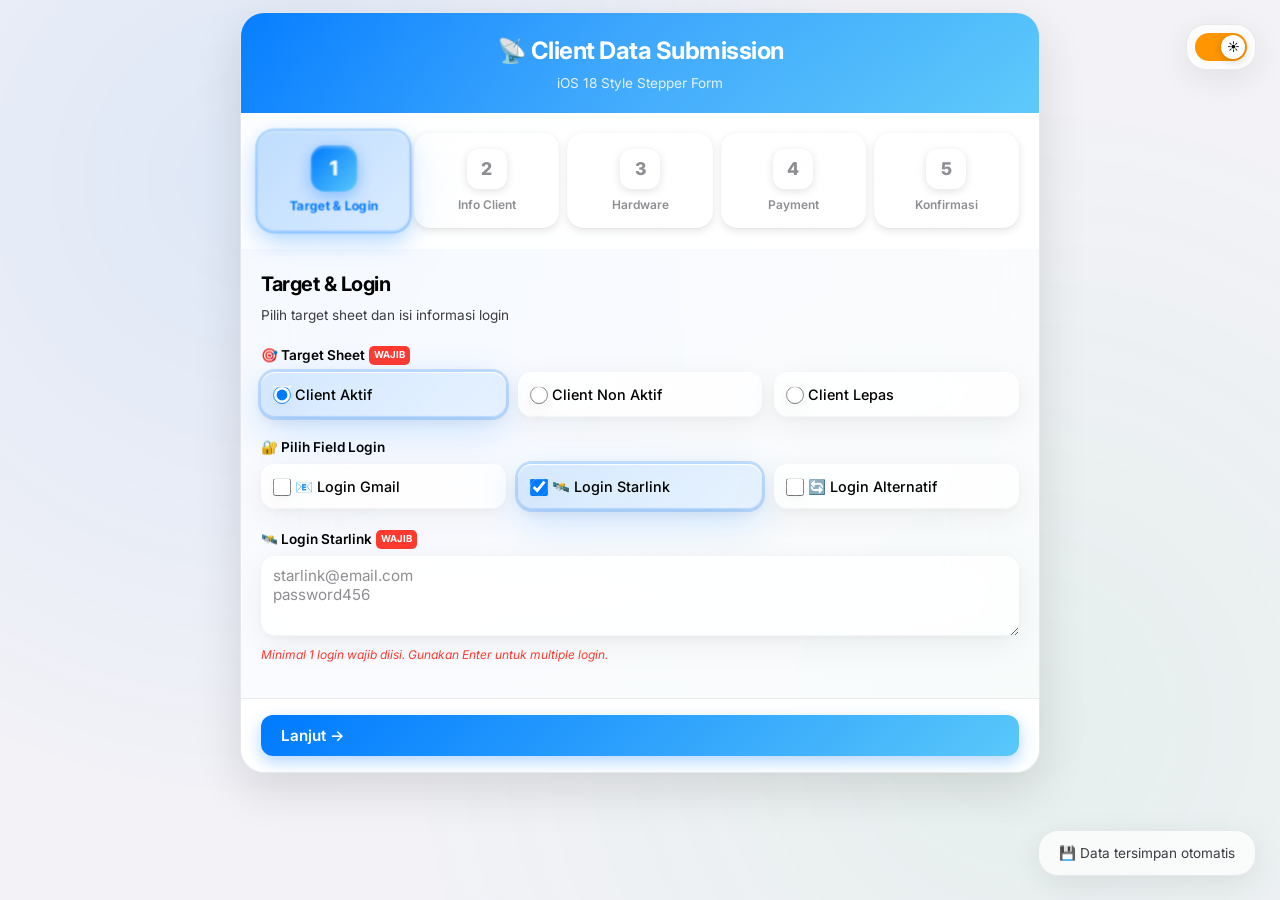
==== add.html @ 10431029 "Create add.html" ====
<!DOCTYPE html>
<html lang="id">
<head>
    <meta charset="UTF-8">
    <meta name="viewport" content="width=device-width, initial-scale=1.0">
    <title>Client Data Submission - iOS 18 Stepper</title>
    <style>
        @import url('https://fonts.googleapis.com/css2?family=Inter:wght@300;400;500;600;700&display=swap');

        * {
            margin: 0;
            padding: 0;
            box-sizing: border-box;
        }

        :root {
            /* iOS 18 Color Palette */
            --ios-blue: #007AFF;
            --ios-blue-light: #5AC8FA;
            --ios-green: #34C759;
            --ios-red: #FF3B30;
            --ios-orange: #FF9500;
            --ios-purple: #AF52DE;

            /* iOS Spring Animation */
            --spring: cubic-bezier(0.175, 0.885, 0.32, 1.275);
            --smooth: cubic-bezier(0.4, 0, 0.2, 1);
        }

        /* 🌙 Dark Mode (Default) - Much Softer & Lighter iOS Style */
        body {
            /* Significantly Lighter Dark Mode Colors - iOS Authentic */
            --bg-primary: #3A3A3C;      /* Much lighter base */
            --bg-secondary: #48484A;    /* Elevated surface */
            --bg-tertiary: #5A5A5C;     /* Highest elevation */
            --glass-bg: rgba(72, 72, 74, 0.75);  /* More transparent */
            --glass-border: rgba(255, 255, 255, 0.18);
            --glass-shadow: 0 8px 32px rgba(0, 0, 0, 0.15);  /* Softer shadow */
            --glass-shadow-lg: 0 16px 48px rgba(0, 0, 0, 0.25);  /* Softer shadow */
            --text-primary: #FFFFFF;
            --text-secondary: #F2F2F7;
            --text-tertiary: #AEAEB2;
            --input-bg: rgba(90, 90, 92, 0.85);  /* Lighter input */
            --card-bg: rgba(72, 72, 74, 0.92);   /* Lighter card */
        }

        /* ☀️ Light Mode */
        body.light-mode {
            --bg-primary: #F2F2F7;
            --bg-secondary: #E5E5EA;
            --bg-tertiary: #FFFFFF;
            --glass-bg: rgba(255, 255, 255, 0.72);
            --glass-border: rgba(0, 0, 0, 0.08);
            --glass-shadow: 0 8px 32px rgba(0, 0, 0, 0.08);
            --glass-shadow-lg: 0 16px 48px rgba(0, 0, 0, 0.12);
            --text-primary: #000000;
            --text-secondary: #3C3C43;
            --text-tertiary: #8E8E93;
            --input-bg: rgba(255, 255, 255, 0.9);
            --card-bg: rgba(255, 255, 255, 0.95);
        }

        body {
            font-family: -apple-system, BlinkMacSystemFont, 'Inter', sans-serif;
            background: var(--bg-primary);
            min-height: 100vh;
            padding: 12px;
            color: var(--text-primary);
            line-height: 1.5;
            -webkit-font-smoothing: antialiased;
            transition: background 0.3s var(--smooth), color 0.3s var(--smooth);
        }

        /* Gradient background */
        body::before {
            content: '';
            position: fixed;
            top: 0;
            left: 0;
            width: 100%;
            height: 100%;
            background-image:
                radial-gradient(circle at 20% 20%, rgba(0, 122, 255, 0.12) 0%, transparent 50%),
                radial-gradient(circle at 80% 80%, rgba(175, 82, 222, 0.08) 0%, transparent 50%);
            z-index: -1;
            transition: all 0.3s var(--smooth);
        }

        body.light-mode::before {
            background-image:
                radial-gradient(circle at 20% 20%, rgba(0, 122, 255, 0.08) 0%, transparent 50%),
                radial-gradient(circle at 80% 80%, rgba(52, 199, 89, 0.06) 0%, transparent 50%);
        }

        /* ☀️ Light Mode Liquid Glass Effect */
        body.light-mode .form-group input,
        body.light-mode .form-group textarea,
        body.light-mode .form-group select,
        body.light-mode .option-card {
            background: linear-gradient(
                135deg,
                rgba(255, 255, 255, 0.8) 0%,
                rgba(255, 255, 255, 0.6) 100%
            );
            backdrop-filter: blur(40px) saturate(180%) brightness(1.05);
            -webkit-backdrop-filter: blur(40px) saturate(180%) brightness(1.05);
            box-shadow:
                inset 0 1px 1px rgba(255, 255, 255, 0.9),
                inset 0 -1px 1px rgba(0, 0, 0, 0.04),
                0 8px 32px rgba(0, 0, 0, 0.06),
                0 2px 8px rgba(0, 0, 0, 0.04);
        }

        body.light-mode .form-group input:focus,
        body.light-mode .form-group textarea:focus,
        body.light-mode .form-group select:focus {
            background: linear-gradient(
                135deg,
                rgba(0, 122, 255, 0.08) 0%,
                rgba(0, 122, 255, 0.04) 100%
            );
            backdrop-filter: blur(40px) saturate(200%) brightness(1.1);
            -webkit-backdrop-filter: blur(40px) saturate(200%) brightness(1.1);
            box-shadow:
                inset 0 1px 1px rgba(255, 255, 255, 0.95),
                inset 0 -1px 1px rgba(0, 122, 255, 0.15),
                0 0 0 4px rgba(0, 122, 255, 0.15),
                0 12px 48px rgba(0, 122, 255, 0.15),
                0 4px 16px rgba(0, 0, 0, 0.06);
        }

        body.light-mode .option-card.selected {
            background: linear-gradient(
                135deg,
                rgba(0, 122, 255, 0.15) 0%,
                rgba(0, 122, 255, 0.08) 100%
            );
            box-shadow:
                inset 0 1px 1px rgba(255, 255, 255, 0.95),
                inset 0 -1px 1px rgba(0, 122, 255, 0.2),
                0 0 0 3px rgba(0, 122, 255, 0.2),
                0 12px 40px rgba(0, 122, 255, 0.2),
                0 4px 16px rgba(0, 0, 0, 0.08);
        }

        .container {
            max-width: 800px;
            margin: 0 auto;
        }

        /* 🎯 iOS 18 Glass Card */
        .glass-card {
            background: var(--glass-bg);
            backdrop-filter: blur(40px) saturate(180%);
            -webkit-backdrop-filter: blur(40px) saturate(180%);
            border-radius: 24px;
            border: 1px solid var(--glass-border);
            box-shadow: var(--glass-shadow-lg);
            overflow: hidden;
            transition: all 0.4s var(--smooth);
        }

        /* 🎨 Header */
        .header {
            background: linear-gradient(135deg, var(--ios-blue) 0%, var(--ios-blue-light) 100%);
            padding: 20px 20px;
            text-align: center;
            position: relative;
            overflow: hidden;
        }

        .header::before {
            content: '';
            position: absolute;
            top: -50%;
            left: -50%;
            width: 200%;
            height: 200%;
            background: radial-gradient(circle, rgba(255, 255, 255, 0.1) 0%, transparent 70%);
            animation: float 8s ease-in-out infinite;
        }

        @keyframes float {
            0%, 100% { transform: translate(0, 0); }
            50% { transform: translate(30px, 30px); }
        }

        .header-content {
            position: relative;
            z-index: 1;
        }

        .header h1 {
            font-size: 1.5rem;
            font-weight: 700;
            color: white;
            margin-bottom: 4px;
            letter-spacing: -0.5px;
        }

        .header p {
            font-size: 0.85rem;
            color: rgba(255, 255, 255, 0.85);
            font-weight: 400;
        }

        /* 📊 Stepper Progress - Horizontal Pill Cards Design */
        .stepper-container {
            padding: 20px;
            background: var(--glass-bg);
            backdrop-filter: blur(20px);
        }

        .stepper-progress {
            display: flex;
            gap: 8px;
            align-items: stretch;
            position: relative;
        }

        .step-item {
            flex: 1;
            display: flex;
            flex-direction: column;
            align-items: center;
            justify-content: center;
            padding: 16px 8px;
            border-radius: 16px;
            position: relative;
            transition: all 0.4s cubic-bezier(0.4, 0, 0.2, 1);
            min-height: 85px;

            /* 🌊 Liquid Glass Base */
            background: linear-gradient(
                135deg,
                rgba(255, 255, 255, 0.06) 0%,
                rgba(255, 255, 255, 0.03) 100%
            );
            backdrop-filter: blur(20px) saturate(140%);
            -webkit-backdrop-filter: blur(20px) saturate(140%);
            box-shadow:
                inset 0 1px 1px rgba(255, 255, 255, 0.15),
                inset 0 -1px 1px rgba(0, 0, 0, 0.1),
                0 2px 8px rgba(0, 0, 0, 0.1);
        }

        .step-number {
            width: 40px;
            height: 40px;
            border-radius: 12px;
            display: flex;
            align-items: center;
            justify-content: center;
            font-weight: 800;
            font-size: 1.1rem;
            margin-bottom: 8px;
            transition: all 0.4s cubic-bezier(0.4, 0, 0.2, 1);

            /* Glass effect */
            background: linear-gradient(
                135deg,
                rgba(255, 255, 255, 0.12) 0%,
                rgba(255, 255, 255, 0.06) 100%
            );
            backdrop-filter: blur(10px);
            color: var(--text-tertiary);
            box-shadow:
                inset 0 1px 1px rgba(255, 255, 255, 0.2),
                0 2px 8px rgba(0, 0, 0, 0.12);
        }

        .step-label {
            font-size: 0.75rem;
            font-weight: 600;
            color: var(--text-tertiary);
            text-align: center;
            line-height: 1.3;
            transition: all 0.3s var(--smooth);
        }

        /* Active State - Full Gradient Fill */
        .step-item.active {
            background: linear-gradient(
                135deg,
                rgba(0, 122, 255, 0.25) 0%,
                rgba(0, 122, 255, 0.15) 100%
            );
            backdrop-filter: blur(30px) saturate(180%) brightness(1.15);
            -webkit-backdrop-filter: blur(30px) saturate(180%) brightness(1.15);
            transform: scale(1.05);
            box-shadow:
                inset 0 1px 2px rgba(255, 255, 255, 0.3),
                inset 0 -1px 2px rgba(0, 122, 255, 0.2),
                0 0 0 2px rgba(0, 122, 255, 0.3),
                0 8px 24px rgba(0, 122, 255, 0.35);
        }

        .step-item.active .step-number {
            background: linear-gradient(135deg, var(--ios-blue), var(--ios-blue-light));
            color: white;
            transform: scale(1.1);
            box-shadow:
                inset 0 2px 2px rgba(255, 255, 255, 0.3),
                0 4px 16px rgba(0, 122, 255, 0.4);
        }

        .step-item.active .step-label {
            color: var(--ios-blue);
            font-weight: 700;
        }

        /* Completed State - Green Success */
        .step-item.completed {
            background: linear-gradient(
                135deg,
                rgba(52, 199, 89, 0.18) 0%,
                rgba(52, 199, 89, 0.1) 100%
            );
            box-shadow:
                inset 0 1px 1px rgba(255, 255, 255, 0.25),
                0 2px 12px rgba(52, 199, 89, 0.2);
        }

        .step-item.completed .step-number {
            background: linear-gradient(135deg, var(--ios-green), #2FD566);
            color: white;
            box-shadow:
                inset 0 2px 2px rgba(255, 255, 255, 0.3),
                0 4px 16px rgba(52, 199, 89, 0.35);
        }

        .step-item.completed .step-number::after {
            content: '✓';
            font-size: 1.2rem;
            font-weight: 900;
        }

        .step-item.completed .step-label {
            color: var(--ios-green);
            font-weight: 600;
        }

        /* Hide step numbers when completed (show checkmark only) */
        .step-item.completed .step-number {
            font-size: 0;
        }

        /* Responsive - Stack on small screens */
        @media (max-width: 640px) {
            .stepper-progress {
                flex-direction: column;
                gap: 8px;
            }

            .step-item {
                flex-direction: row;
                justify-content: flex-start;
                padding: 12px 16px;
                min-height: auto;
            }

            .step-number {
                margin-bottom: 0;
                margin-right: 12px;
            }

            .step-label {
                text-align: left;
            }
        }

        /* 📝 Form Content */
        .form-content {
            padding: 20px;
            min-height: 300px;
        }

        .step-content {
            display: none;
            animation: slideIn 0.5s var(--spring);
        }

        .step-content.active {
            display: block;
        }

        @keyframes slideIn {
            from {
                opacity: 0;
                transform: translateX(30px);
            }
            to {
                opacity: 1;
                transform: translateX(0);
            }
        }

        .step-title {
            font-size: 1.25rem;
            font-weight: 700;
            color: var(--text-primary);
            margin-bottom: 6px;
            letter-spacing: -0.5px;
        }

        .step-description {
            font-size: 0.85rem;
            color: var(--text-secondary);
            margin-bottom: 20px;
        }

        /* 🎨 Form Groups */
        .form-group {
            margin-bottom: 14px;
        }

        .form-group label {
            display: flex;
            align-items: center;
            gap: 4px;
            font-size: 0.85rem;
            font-weight: 600;
            color: var(--text-primary);
            margin-bottom: 6px;
        }

        .required-badge {
            background: var(--ios-red);
            color: white;
            font-size: 0.6rem;
            padding: 2px 5px;
            border-radius: 5px;
            font-weight: 700;
        }

        .form-group input,
        .form-group textarea,
        .form-group select {
            width: 100%;
            padding: 10px 12px;
            border: 0;
            border-radius: 14px;
            position: relative;
            /* 🌊 Liquid Glass iOS Effect */
            background: linear-gradient(
                135deg,
                rgba(255, 255, 255, 0.1) 0%,
                rgba(255, 255, 255, 0.05) 100%
            );
            backdrop-filter: blur(40px) saturate(180%) brightness(1.1);
            -webkit-backdrop-filter: blur(40px) saturate(180%) brightness(1.1);
            box-shadow:
                inset 0 1px 1px rgba(255, 255, 255, 0.25),
                inset 0 -1px 1px rgba(0, 0, 0, 0.1),
                0 8px 32px rgba(0, 0, 0, 0.2),
                0 2px 8px rgba(0, 0, 0, 0.15);
            color: var(--text-primary);
            font-size: 0.95rem;
            font-family: inherit;
            transition: all 0.4s cubic-bezier(0.4, 0, 0.2, 1);
            outline: none;
        }

        /* 💫 Liquid Glass Border Shimmer */
        .form-group input::before,
        .form-group textarea::before,
        .form-group select::before {
            content: '';
            position: absolute;
            inset: 0;
            border-radius: 14px;
            padding: 1px;
            background: linear-gradient(
                135deg,
                rgba(255, 255, 255, 0.4) 0%,
                rgba(255, 255, 255, 0.1) 50%,
                rgba(255, 255, 255, 0.2) 100%
            );
            -webkit-mask: linear-gradient(#fff 0 0) content-box, linear-gradient(#fff 0 0);
            -webkit-mask-composite: xor;
            mask-composite: exclude;
            pointer-events: none; /* 🔧 Fix: Allow clicks through to input (especially for date picker) */
        }

        .form-group input::placeholder,
        .form-group textarea::placeholder {
            color: var(--text-tertiary);
        }

        .form-group input:focus,
        .form-group textarea:focus,
        .form-group select:focus {
            /* 🌀 Liquid Focus Effect */
            background: linear-gradient(
                135deg,
                rgba(0, 122, 255, 0.15) 0%,
                rgba(0, 122, 255, 0.08) 100%
            );
            backdrop-filter: blur(40px) saturate(200%) brightness(1.2);
            -webkit-backdrop-filter: blur(40px) saturate(200%) brightness(1.2);
            box-shadow:
                inset 0 1px 1px rgba(255, 255, 255, 0.35),
                inset 0 -1px 1px rgba(0, 122, 255, 0.2),
                0 0 0 4px rgba(0, 122, 255, 0.2),
                0 12px 48px rgba(0, 122, 255, 0.25),
                0 4px 16px rgba(0, 0, 0, 0.2);
            transform: translateY(-2px) scale(1.005);
        }

        .form-group textarea {
            resize: vertical;
            min-height: 80px;
            font-family: inherit;
        }

        .form-hint {
            font-size: 0.75rem;
            color: var(--text-tertiary);
            margin-top: 4px;
            font-style: italic;
        }

        .form-hint.required {
            color: var(--ios-red);
        }

        /* 🎛️ Radio & Checkbox Groups */
        .option-group {
            display: flex;
            gap: 12px;
            flex-wrap: wrap;
        }

        .option-card {
            flex: 1;
            min-width: 120px;
            padding: 12px;
            border: 0;
            border-radius: 14px;
            position: relative;
            /* 🌊 Liquid Glass iOS Effect */
            background: linear-gradient(
                135deg,
                rgba(255, 255, 255, 0.1) 0%,
                rgba(255, 255, 255, 0.05) 100%
            );
            backdrop-filter: blur(40px) saturate(180%) brightness(1.1);
            -webkit-backdrop-filter: blur(40px) saturate(180%) brightness(1.1);
            box-shadow:
                inset 0 1px 1px rgba(255, 255, 255, 0.25),
                inset 0 -1px 1px rgba(0, 0, 0, 0.1),
                0 8px 32px rgba(0, 0, 0, 0.2),
                0 2px 8px rgba(0, 0, 0, 0.15);
            cursor: pointer;
            transition: all 0.4s cubic-bezier(0.4, 0, 0.2, 1);
            display: flex;
            align-items: center;
            gap: 8px;
        }

        .option-card:hover {
            background: linear-gradient(
                135deg,
                rgba(255, 255, 255, 0.15) 0%,
                rgba(255, 255, 255, 0.08) 100%
            );
            transform: translateY(-3px) scale(1.02);
            box-shadow:
                inset 0 1px 1px rgba(255, 255, 255, 0.3),
                inset 0 -1px 1px rgba(0, 0, 0, 0.1),
                0 12px 40px rgba(0, 0, 0, 0.25),
                0 4px 12px rgba(0, 0, 0, 0.18);
        }

        .option-card input[type="radio"],
        .option-card input[type="checkbox"] {
            width: 18px;
            height: 18px;
            accent-color: var(--ios-blue);
        }

        .option-card.selected {
            background: linear-gradient(
                135deg,
                rgba(0, 122, 255, 0.2) 0%,
                rgba(0, 122, 255, 0.12) 100%
            );
            backdrop-filter: blur(40px) saturate(200%) brightness(1.15);
            -webkit-backdrop-filter: blur(40px) saturate(200%) brightness(1.15);
            box-shadow:
                inset 0 1px 1px rgba(255, 255, 255, 0.35),
                inset 0 -1px 1px rgba(0, 122, 255, 0.3),
                0 0 0 3px rgba(0, 122, 255, 0.25),
                0 12px 40px rgba(0, 122, 255, 0.3),
                0 4px 16px rgba(0, 0, 0, 0.2);
        }

        .option-label {
            font-weight: 500;
            font-size: 0.9rem;
            color: var(--text-primary);
        }

        /* 🚨 Alert Box */
        .alert {
            padding: 12px 16px;
            border-radius: 12px;
            margin-bottom: 20px;
            display: none;
            font-weight: 500;
            font-size: 0.95rem;
            line-height: 1.5;
            animation: slideDown 0.4s var(--spring);
        }

        @keyframes slideDown {
            from {
                opacity: 0;
                transform: translateY(-10px);
            }
            to {
                opacity: 1;
                transform: translateY(0);
            }
        }

        .alert.success {
            background: rgba(52, 199, 89, 0.12);
            border: 2px solid var(--ios-green);
            color: #1B7F38;
        }

        .alert.error {
            background: rgba(255, 59, 48, 0.12);
            border: 2px solid var(--ios-red);
            color: #C5221F;
        }

        /* 🎯 Navigation Buttons */
        .navigation {
            padding: 16px 20px;
            background: var(--glass-bg);
            backdrop-filter: blur(20px);
            border-top: 1px solid var(--glass-border);
            display: flex;
            gap: 10px;
            justify-content: space-between;
        }

        .btn {
            padding: 11px 20px;
            border: none;
            border-radius: 12px;
            font-size: 0.95rem;
            font-weight: 600;
            cursor: pointer;
            transition: all 0.3s var(--spring);
            display: flex;
            align-items: center;
            gap: 6px;
            font-family: inherit;
        }

        .btn:active {
            transform: scale(0.96);
        }

        .btn-secondary {
            background: var(--bg-secondary);
            color: var(--text-primary);
        }

        .btn-secondary:hover {
            background: var(--text-tertiary);
            color: white;
        }

        .btn-primary {
            background: linear-gradient(135deg, var(--ios-blue), var(--ios-blue-light));
            color: white;
            box-shadow: 0 6px 16px rgba(0, 122, 255, 0.3);
            flex: 1;
        }

        .btn-primary:hover {
            box-shadow: 0 8px 20px rgba(0, 122, 255, 0.4);
            transform: translateY(-1px);
        }

        .btn-success {
            background: linear-gradient(135deg, var(--ios-green), #30D158);
            color: white;
            box-shadow: 0 6px 16px rgba(52, 199, 89, 0.3);
            flex: 1;
        }

        .btn-success:hover {
            box-shadow: 0 8px 20px rgba(52, 199, 89, 0.4);
            transform: translateY(-1px);
        }

        .btn:disabled {
            opacity: 0.5;
            cursor: not-allowed;
            transform: none !important;
        }

        /* ✅ Confirmation Page */
        .confirmation-grid {
            display: grid;
            grid-template-columns: repeat(auto-fit, minmax(300px, 1fr));
            gap: 16px;
        }

        .info-card {
            background: var(--card-bg);
            border: 2px solid var(--bg-secondary);
            border-radius: 14px;
            padding: 16px;
            transition: all 0.3s var(--smooth);
        }

        .info-card:hover {
            border-color: var(--ios-blue);
            box-shadow: 0 4px 12px rgba(0, 122, 255, 0.15);
            transform: translateY(-2px);
        }

        .info-card-title {
            font-size: 0.8rem;
            font-weight: 600;
            color: var(--text-tertiary);
            margin-bottom: 10px;
            text-transform: uppercase;
            letter-spacing: 0.5px;
        }

        .info-item {
            display: flex;
            justify-content: space-between;
            align-items: flex-start;
            padding: 8px 0;
            border-bottom: 1px solid var(--bg-secondary);
        }

        .info-item:last-child {
            border-bottom: none;
        }

        .info-label {
            font-size: 0.85rem;
            color: var(--text-secondary);
            font-weight: 500;
        }

        .info-value {
            font-size: 0.85rem;
            color: var(--text-primary);
            font-weight: 600;
            text-align: right;
            max-width: 60%;
            word-wrap: break-word;
        }

        .info-value.empty {
            color: var(--text-tertiary);
            font-style: italic;
        }

        /* 🔄 Loading */
        .loading {
            display: none;
            text-align: center;
            padding: 24px;
        }

        .spinner {
            border: 3px solid var(--bg-secondary);
            border-radius: 50%;
            border-top: 3px solid var(--ios-blue);
            width: 40px;
            height: 40px;
            animation: spin 0.8s cubic-bezier(0.68, -0.55, 0.265, 1.55) infinite;
            margin: 0 auto 16px;
        }

        @keyframes spin {
            0% { transform: rotate(0deg); }
            100% { transform: rotate(360deg); }
        }

        .loading-text {
            color: var(--text-secondary);
            font-weight: 500;
        }

        /* 💾 Auto-save Indicator */
        .autosave-indicator {
            position: fixed;
            bottom: 24px;
            right: 24px;
            background: var(--glass-bg);
            backdrop-filter: blur(20px);
            padding: 12px 20px;
            border-radius: 20px;
            border: 1px solid var(--glass-border);
            box-shadow: var(--glass-shadow);
            font-size: 0.85rem;
            color: var(--text-secondary);
            display: none;
            animation: fadeIn 0.3s var(--smooth);
        }

        @keyframes fadeIn {
            from { opacity: 0; }
            to { opacity: 1; }
        }

        /* 🌓 Dark/Light Mode Toggle */
        .theme-toggle {
            position: fixed;
            top: 24px;
            right: 24px;
            z-index: 1000;
            background: var(--glass-bg);
            backdrop-filter: blur(20px);
            -webkit-backdrop-filter: blur(20px);
            padding: 8px;
            border-radius: 20px;
            border: 1px solid var(--glass-border);
            box-shadow: var(--glass-shadow);
            display: flex;
            align-items: center;
            gap: 8px;
            cursor: pointer;
            transition: all 0.3s var(--spring);
        }

        .theme-toggle:hover {
            transform: translateY(-2px);
            box-shadow: var(--glass-shadow-lg);
        }

        .theme-toggle:active {
            transform: scale(0.95);
        }

        .toggle-switch {
            position: relative;
            width: 52px;
            height: 28px;
            background: var(--bg-secondary);
            border-radius: 14px;
            transition: all 0.3s var(--smooth);
        }

        .toggle-slider {
            position: absolute;
            top: 2px;
            left: 2px;
            width: 24px;
            height: 24px;
            background: white;
            border-radius: 50%;
            transition: all 0.4s var(--spring);
            box-shadow: 0 2px 8px rgba(0, 0, 0, 0.2);
            display: flex;
            align-items: center;
            justify-content: center;
            font-size: 14px;
        }

        body.light-mode .toggle-switch {
            background: var(--ios-orange);
        }

        body.light-mode .toggle-slider {
            transform: translateX(24px);
        }

        .toggle-icon {
            font-size: 12px;
        }

        /* 📱 Responsive */
        @media (max-width: 768px) {
            body {
                padding: 10px;
            }

            .header h1 {
                font-size: 1.5rem;
            }

            .stepper-container {
                padding: 24px 16px;
            }

            .step-number {
                width: 32px;
                height: 32px;
                font-size: 0.9rem;
            }

            .step-label {
                font-size: 0.7rem;
            }

            .form-content {
                padding: 20px 16px;
            }

            .step-title {
                font-size: 1.25rem;
            }

            .navigation {
                padding: 16px;
                flex-direction: column;
            }

            .btn {
                width: 100%;
                justify-content: center;
            }

            .confirmation-grid {
                grid-template-columns: 1fr;
            }
        }

        /* 🎨 Form Row Layout */
        .form-row {
            display: grid;
            grid-template-columns: repeat(auto-fit, minmax(220px, 1fr));
            gap: 12px;
            margin-bottom: 14px;
        }
    </style>
</head>
<body>
    <!-- Theme Toggle -->
    <div class="theme-toggle" id="themeToggle" onclick="toggleTheme()">
        <div class="toggle-switch">
            <div class="toggle-slider">
                <span class="toggle-icon">🌙</span>
            </div>
        </div>
    </div>

    <div class="container">
        <div class="glass-card">
            <!-- Header -->
            <div class="header">
                <div class="header-content">
                    <h1>📡 Client Data Submission</h1>
                    <p>iOS 18 Style Stepper Form</p>
                </div>
            </div>

            <!-- Stepper Progress -->
            <div class="stepper-container">
                <div class="stepper-progress">
                    <div class="step-item" data-step="1">
                        <div class="step-number">1</div>
                        <div class="step-label">Target & Login</div>
                    </div>

                    <div class="step-item" data-step="2">
                        <div class="step-number">2</div>
                        <div class="step-label">Info Client</div>
                    </div>

                    <div class="step-item" data-step="3">
                        <div class="step-number">3</div>
                        <div class="step-label">Hardware</div>
                    </div>

                    <div class="step-item" data-step="4">
                        <div class="step-number">4</div>
                        <div class="step-label">Payment</div>
                    </div>

                    <div class="step-item" data-step="5">
                        <div class="step-number">5</div>
                        <div class="step-label">Konfirmasi</div>
                    </div>
                </div>
            </div>

            <!-- Alert Box -->
            <div style="padding: 0 28px;">
                <div class="alert" id="alertBox"></div>
            </div>

            <!-- Form Content -->
            <form id="clientForm">
                <div class="form-content">

                    <!-- STEP 1: Target & Login -->
                    <div class="step-content active" data-step="1">
                        <h2 class="step-title">Target & Login</h2>
                        <p class="step-description">Pilih target sheet dan isi informasi login</p>

                        <div class="form-group">
                            <label>🎯 Target Sheet <span class="required-badge">WAJIB</span></label>
                            <div class="option-group">
                                <label class="option-card">
                                    <input type="radio" name="targetSheet" value="Client Aktif" checked>
                                    <span class="option-label">Client Aktif</span>
                                </label>
                                <label class="option-card">
                                    <input type="radio" name="targetSheet" value="Client Non Aktif">
                                    <span class="option-label">Client Non Aktif</span>
                                </label>
                                <label class="option-card">
                                    <input type="radio" name="targetSheet" value="Client Lepas">
                                    <span class="option-label">Client Lepas</span>
                                </label>
                            </div>
                        </div>

                        <div class="form-group">
                            <label>🔐 Pilih Field Login</label>
                            <div class="option-group">
                                <label class="option-card">
                                    <input type="checkbox" id="showLoginGmail" name="showLoginGmail">
                                    <span class="option-label">📧 Login Gmail</span>
                                </label>
                                <label class="option-card">
                                    <input type="checkbox" id="showLoginStarlink" name="showLoginStarlink" checked>
                                    <span class="option-label">🛰️ Login Starlink</span>
                                </label>
                                <label class="option-card">
                                    <input type="checkbox" id="showLoginAlternatif" name="showLoginAlternatif">
                                    <span class="option-label">🔄 Login Alternatif</span>
                                </label>
                            </div>
                        </div>

                        <div class="form-group" id="loginGmailGroup" style="display: none;">
                            <label for="loginGmail">📧 Login Gmail <span class="required-badge">WAJIB</span></label>
                            <textarea id="loginGmail" name="loginGmail" placeholder="email@gmail.com&#10;password123"></textarea>
                            <div class="form-hint required">Minimal 1 login wajib diisi. Gunakan Enter untuk multiple login.</div>
                        </div>

                        <div class="form-group" id="loginStarlinkGroup">
                            <label for="loginStarlink">🛰️ Login Starlink <span class="required-badge">WAJIB</span></label>
                            <textarea id="loginStarlink" name="loginStarlink" placeholder="starlink@email.com&#10;password456"></textarea>
                            <div class="form-hint required">Minimal 1 login wajib diisi. Gunakan Enter untuk multiple login.</div>
                        </div>

                        <div class="form-group" id="loginAlternatifGroup" style="display: none;">
                            <label for="loginAlternatif">🔄 Login Alternatif</label>
                            <textarea id="loginAlternatif" name="loginAlternatif" placeholder="alternative@email.com&#10;altpassword789"></textarea>
                            <div class="form-hint">Login cadangan (opsional)</div>
                        </div>
                    </div>

                    <!-- STEP 2: Client Info -->
                    <div class="step-content" data-step="2">
                        <h2 class="step-title">Informasi Client</h2>
                        <p class="step-description">Isi data identitas dan kontak client</p>

                        <div class="form-group">
                            <label for="nama">👤 Nama Client <span class="required-badge">WAJIB</span></label>
                            <input type="text" id="nama" name="nama" placeholder="Nama lengkap client">
                            <div class="form-hint required">Nama lengkap client wajib diisi</div>
                        </div>

                        <div class="form-row">
                            <div class="form-group">
                                <label for="accNo">🔢 Account Number <span class="required-badge">WAJIB</span></label>
                                <input type="text" id="accNo" name="accNo" placeholder="ACC-123-456-789">
                                <div class="form-hint required">Wajib diisi</div>
                            </div>
                            <div class="form-group">
                                <label for="emailClient">✉️ Email Client</label>
                                <input type="email" id="emailClient" name="emailClient" placeholder="client@email.com">
                                <div class="form-hint">Opsional</div>
                            </div>
                        </div>

                        <div class="form-group">
                            <label for="nomorCS">📞 Nomor CS <span class="required-badge">WAJIB</span></label>
                            <input type="tel" id="nomorCS" name="nomorCS" placeholder="628123456789">
                            <div class="form-hint required">Format: 08xx atau 62xx (auto-format)</div>
                        </div>

                        <div class="form-group">
                            <label for="tipePelanggan">🏷️ Tipe Pelanggan</label>
                            <select id="tipePelanggan" name="tipePelanggan">
                                <option value="">Pilih tipe...</option>
                                <option value="Full Support">Full Support</option>
                                <option value="Small Support">Small Support</option>
                                <option value="Non Support">Non Support</option>
                            </select>
                            <div class="form-hint">Opsional</div>
                        </div>
                    </div>

                    <!-- STEP 3: Hardware & Location -->
                    <div class="step-content" data-step="3">
                        <h2 class="step-title">Hardware & Lokasi</h2>
                        <p class="step-description">Informasi perangkat dan alamat instalasi</p>

                        <div class="form-row">
                            <div class="form-group">
                                <label for="kitNumber">📦 KIT Number <span class="required-badge">WAJIB</span></label>
                                <input type="text" id="kitNumber" name="kitNumber" placeholder="KIT123456789">
                                <div class="form-hint required">Wajib diisi</div>
                            </div>
                            <div class="form-group">
                                <label for="serialNumber">🏷️ Serial Number <span class="required-badge">WAJIB</span></label>
                                <input type="text" id="serialNumber" name="serialNumber" placeholder="SN987654321">
                                <div class="form-hint required">Wajib diisi</div>
                            </div>
                        </div>

                        <div class="form-group">
                            <label for="alamat">🏠 Alamat Lengkap <span class="required-badge">WAJIB</span></label>
                            <textarea id="alamat" name="alamat" placeholder="Jalan Contoh No. 123&#10;Kelurahan, Kecamatan&#10;Kota, Provinsi 12345"></textarea>
                            <div class="form-hint required">Alamat lengkap wajib diisi. Gunakan Enter untuk baris baru.</div>
                        </div>
                    </div>

                    <!-- STEP 4: Payment & Billing -->
                    <div class="step-content" data-step="4">
                        <h2 class="step-title">Payment & Billing</h2>
                        <p class="step-description">Informasi pembayaran dan billing</p>

                        <div class="form-row">
                            <div class="form-group">
                                <label for="customDateInput">📅 Jatuh Tempo <span class="required-badge">WAJIB</span></label>
                                <input type="date" id="customDateInput" name="tanggalJatuhTempo">
                                <div class="form-hint required">Tanggal jatuh tempo wajib diisi</div>
                            </div>
                            <div class="form-group">
                                <label for="payment">💳 Payment Method <span class="required-badge">WAJIB</span></label>
                                <select id="payment" name="payment" onchange="toggleCustomPayment()">
                                    <option value="">Pilih payment...</option>
                                    <option value="TK-0900">TK-0900</option>
                                    <option value="BL-7519">BL-7519</option>
                                    <option value="M-2811">M-2811</option>
                                    <option value="J-1622">J-1622</option>
                                    <option value="O-1420">O-1420</option>
                                    <option value="L-7778">L-7778</option>
                                    <option value="L-3402">L-3402</option>
                                    <option value="Unknown">Unknown</option>
                                    <option value="CUSTOM">✏️ Lainnya (Input Manual)</option>
                                </select>
                                <div class="form-hint required">Wajib dipilih atau input manual</div>
                            </div>
                        </div>

                        <!-- Custom Payment Input (Hidden by default) -->
                        <div class="form-group" id="customPaymentGroup" style="display: none;">
                            <label for="customPayment">✏️ Input Payment Method Manual <span class="required-badge">WAJIB</span></label>
                            <input type="text" id="customPayment" name="customPayment" placeholder="Contoh: TK-1234">
                            <div class="form-hint required">Ketik payment method manual</div>
                        </div>

                        <div class="form-row">
                            <div class="form-group">
                                <label for="status">📊 Status <span class="required-badge">WAJIB</span></label>
                                <select id="status" name="status">
                                    <option value="">Pilih status...</option>
                                    <option value="Paid">Paid</option>
                                    <option value="Active">Active</option>
                                    <option value="Migration">Migration</option>
                                </select>
                                <div class="form-hint required">Wajib dipilih</div>
                            </div>
                            <div class="form-group">
                                <label for="paket">📦 Paket <span class="required-badge">WAJIB</span></label>
                                <select id="paket" name="paket">
                                    <option value="">Pilih paket...</option>
                                    <option value="Regular">Regular</option>
                                    <option value="Lite">Lite</option>
                                    <option value="Roam">Roam</option>
                                    <option value="Local Priority">Local Priority</option>
                                    <option value="International">International</option>
                                </select>
                                <div class="form-hint required">Wajib dipilih</div>
                            </div>
                        </div>

                        <div class="form-row">
                            <div class="form-group">
                                <label for="last4Digit">🔢 Last 4 Digit <span class="required-badge">WAJIB</span></label>
                                <select id="last4Digit" name="last4Digit">
                                    <option value="">Pilih...</option>
                                    <option value="1662">1662</option>
                                    <option value="2811">2811</option>
                                    <option value="7778">7778</option>
                                    <option value="1420">1420</option>
                                    <option value="8347">8347</option>
                                    <option value="0900">0900</option>
                                    <option value="3402">3402</option>
                                </select>
                                <div class="form-hint required">Wajib dipilih</div>
                            </div>
                            <div class="form-group">
                                <label for="idTransaksi">🆔 ID Transaksi</label>
                                <input type="text" id="idTransaksi" name="idTransaksi" placeholder="TXN-123456">
                                <div class="form-hint">Opsional</div>
                            </div>
                        </div>

                        <div class="form-row">
                            <div class="form-group">
                                <label for="kode">🔑 Kode</label>
                                <input type="text" id="kode" name="kode" placeholder="Kode referensi">
                                <div class="form-hint">Opsional</div>
                            </div>
                            <div class="form-group">
                                <label for="noRegister">📝 No Register</label>
                                <input type="tel" id="noRegister" name="noRegister" placeholder="628123456789">
                                <div class="form-hint">Opsional</div>
                            </div>
                        </div>
                    </div>

                    <!-- STEP 5: Confirmation -->
                    <div class="step-content" data-step="5">
                        <h2 class="step-title">✅ Konfirmasi Data</h2>
                        <p class="step-description">Periksa kembali data sebelum submit</p>

                        <div class="confirmation-grid" id="confirmationPreview">
                            <!-- Will be populated by JavaScript -->
                        </div>
                    </div>

                    <!-- Loading -->
                    <div class="loading" id="loadingDiv">
                        <div class="spinner"></div>
                        <p class="loading-text">Menyimpan data client...</p>
                    </div>
                </div>

                <!-- Navigation -->
                <div class="navigation">
                    <button type="button" class="btn btn-secondary" id="prevBtn" style="display: none;">
                        ← Sebelumnya
                    </button>
                    <button type="button" class="btn btn-primary" id="nextBtn">
                        Lanjut →
                    </button>
                    <button type="submit" class="btn btn-success" id="submitBtn" style="display: none;">
                        🚀 Submit Data
                    </button>
                </div>
            </form>
        </div>
    </div>

    <!-- Auto-save Indicator -->
    <div class="autosave-indicator" id="autosaveIndicator">
        💾 Data tersimpan otomatis
    </div>

    <!-- Load Config -->
    <script src="config.js"></script>

    <script>
        // 🎯 Global Variables
        let currentStep = 1;
        const totalSteps = 5;
        let isSubmitting = false;

        // Get API URL from config
        let SCRIPT_URL;
        try {
            SCRIPT_URL = CONFIG.CUSTOM_APIS.client || CONFIG.API_URL;
            console.log('✅ Using API URL from config:', SCRIPT_URL);
        } catch (configError) {
            SCRIPT_URL = 'https://script.google.com/macros/s/YOUR_SCRIPT_ID/exec';
            console.warn('⚠️ Config not found, using fallback URL.');
        }

        // 📊 Stepper Functions
        function updateStepper() {
            // No longer using progress line - using horizontal pill cards instead
            const stepItems = document.querySelectorAll('.step-item');
            const stepContents = document.querySelectorAll('.step-content');

            // Update step items
            stepItems.forEach((item, index) => {
                const stepNum = index + 1;
                item.classList.remove('active', 'completed');

                if (stepNum < currentStep) {
                    item.classList.add('completed');
                } else if (stepNum === currentStep) {
                    item.classList.add('active');
                }
            });

            // Update step contents
            stepContents.forEach((content, index) => {
                content.classList.remove('active');
                if (index + 1 === currentStep) {
                    content.classList.add('active');
                }
            });

            // Update navigation buttons
            updateNavigationButtons();

            // Auto-save
            autoSaveData();

            // Scroll to top
            window.scrollTo({ top: 0, behavior: 'smooth' });
        }

        function updateNavigationButtons() {
            const prevBtn = document.getElementById('prevBtn');
            const nextBtn = document.getElementById('nextBtn');
            const submitBtn = document.getElementById('submitBtn');

            // Previous button
            prevBtn.style.display = currentStep > 1 ? 'flex' : 'none';

            // Next button
            if (currentStep < totalSteps) {
                nextBtn.style.display = 'flex';
                submitBtn.style.display = 'none';
            } else {
                nextBtn.style.display = 'none';
                submitBtn.style.display = 'flex';
            }
        }

        function nextStep() {
            // Validate current step
            if (!validateCurrentStep()) {
                return;
            }

            if (currentStep < totalSteps) {
                currentStep++;

                // If going to confirmation step, populate preview
                if (currentStep === 5) {
                    populateConfirmation();
                }

                updateStepper();
            }
        }

        function prevStep() {
            if (currentStep > 1) {
                currentStep--;
                updateStepper();
            }
        }

        // 🛡️ Validation Functions
        function validateCurrentStep() {
            hideAlert();

            switch(currentStep) {
                case 1:
                    return validateStep1();
                case 2:
                    return validateStep2();
                case 3:
                    return validateStep3();
                case 4:
                    return validateStep4();
                default:
                    return true;
            }
        }

        function validateStep1() {
            const loginGmail = document.getElementById('loginGmail');
            const loginStarlink = document.getElementById('loginStarlink');
            const loginAlternatif = document.getElementById('loginAlternatif');

            const hasLogin = (loginGmail && loginGmail.value.trim()) ||
                           (loginStarlink && loginStarlink.value.trim()) ||
                           (loginAlternatif && loginAlternatif.value.trim());

            if (!hasLogin) {
                showAlert('❌ Minimal 1 Login (Gmail/Starlink/Alternatif) wajib diisi!', 'error');
                return false;
            }

            return true;
        }

        function validateStep2() {
            const errors = [];

            const nama = document.getElementById('nama').value.trim();
            const accNo = document.getElementById('accNo').value.trim();
            const emailClient = document.getElementById('emailClient').value.trim();
            const nomorCS = document.getElementById('nomorCS').value.trim();

            if (!nama) errors.push('Nama Client');
            if (!accNo) errors.push('Account Number');
            // Email is now optional - removed validation
            if (!nomorCS) errors.push('Nomor CS');

            // Validate email format (only if filled)
            if (emailClient) {
                const emailRegex = /^[^\s@]+@[^\s@]+\.[^\s@]+$/;
                if (!emailRegex.test(emailClient)) {
                    showAlert('❌ Format Email Client tidak valid!', 'error');
                    return false;
                }
            }

            if (errors.length > 0) {
                showAlert(`❌ Field wajib belum diisi: ${errors.join(', ')}`, 'error');
                return false;
            }

            return true;
        }

        function validateStep3() {
            const errors = [];

            const kitNumber = document.getElementById('kitNumber').value.trim();
            const serialNumber = document.getElementById('serialNumber').value.trim();
            const alamat = document.getElementById('alamat').value.trim();

            if (!kitNumber) errors.push('KIT Number');
            if (!serialNumber) errors.push('Serial Number');
            if (!alamat) errors.push('Alamat Lengkap');

            if (errors.length > 0) {
                showAlert(`❌ Field wajib belum diisi: ${errors.join(', ')}`, 'error');
                return false;
            }

            return true;
        }

        function validateStep4() {
            const errors = [];

            const tanggalJatuhTempo = document.getElementById('customDateInput').value.trim();
            const payment = document.getElementById('payment').value.trim();
            const customPayment = document.getElementById('customPayment').value.trim();
            const status = document.getElementById('status').value.trim();
            const paket = document.getElementById('paket').value.trim();
            const last4Digit = document.getElementById('last4Digit').value.trim();

            if (!tanggalJatuhTempo) errors.push('Tanggal Jatuh Tempo');

            // Check payment: if "CUSTOM" selected, must fill customPayment
            if (!payment) {
                errors.push('Payment Method');
            } else if (payment === 'CUSTOM' && !customPayment) {
                errors.push('Payment Method Manual (wajib diisi jika pilih "Lainnya")');
            }

            if (!status) errors.push('Status');
            if (!paket) errors.push('Paket');
            if (!last4Digit) errors.push('Last 4 Digit');

            if (errors.length > 0) {
                showAlert(`❌ Field wajib belum diisi: ${errors.join(', ')}`, 'error');
                return false;
            }

            return true;
        }

        // 💳 Toggle Custom Payment Input
        function toggleCustomPayment() {
            const payment = document.getElementById('payment').value;
            const customPaymentGroup = document.getElementById('customPaymentGroup');
            const customPaymentInput = document.getElementById('customPayment');

            if (payment === 'CUSTOM') {
                customPaymentGroup.style.display = 'block';
                customPaymentInput.focus();
            } else {
                customPaymentGroup.style.display = 'none';
                customPaymentInput.value = ''; // Clear custom value
            }
        }

        // ✅ Confirmation Preview
        function populateConfirmation() {
            const preview = document.getElementById('confirmationPreview');
            const formData = new FormData(document.getElementById('clientForm'));
            const data = {};

            for (let [key, value] of formData.entries()) {
                data[key] = value.trim();
            }

            // Get login data from textareas
            data.loginGmail = document.getElementById('loginGmail').value.trim();
            data.loginStarlink = document.getElementById('loginStarlink').value.trim();
            data.loginAlternatif = document.getElementById('loginAlternatif').value.trim();

            // 💳 Handle Custom Payment for preview
            if (data.payment === 'CUSTOM' && data.customPayment) {
                data.payment = data.customPayment;
            }

            const sections = [
                {
                    title: '🎯 Target & Login',
                    items: [
                        { label: 'Target Sheet', value: data.targetSheet },
                        { label: 'Login Gmail', value: data.loginGmail || '-' },
                        { label: 'Login Starlink', value: data.loginStarlink || '-' },
                        { label: 'Login Alternatif', value: data.loginAlternatif || '-' }
                    ]
                },
                {
                    title: '👤 Informasi Client',
                    items: [
                        { label: 'Nama Client', value: data.nama },
                        { label: 'Account Number', value: data.accNo },
                        { label: 'Email Client', value: data.emailClient },
                        { label: 'Nomor CS', value: data.nomorCS },
                        { label: 'Tipe Pelanggan', value: data.tipePelanggan || '-' }
                    ]
                },
                {
                    title: '📦 Hardware & Lokasi',
                    items: [
                        { label: 'KIT Number', value: data.kitNumber || '-' },
                        { label: 'Serial Number', value: data.serialNumber || '-' },
                        { label: 'Alamat', value: data.alamat }
                    ]
                },
                {
                    title: '💳 Payment & Billing',
                    items: [
                        { label: 'Jatuh Tempo', value: data.tanggalJatuhTempo },
                        { label: 'Payment Method', value: data.payment },
                        { label: 'Status', value: data.status || '-' },
                        { label: 'Paket', value: data.paket || '-' },
                        { label: 'Last 4 Digit', value: data.last4Digit || '-' },
                        { label: 'ID Transaksi', value: data.idTransaksi || '-' },
                        { label: 'Kode', value: data.kode || '-' },
                        { label: 'No Register', value: data.noRegister || '-' }
                    ]
                }
            ];

            preview.innerHTML = sections.map(section => `
                <div class="info-card">
                    <div class="info-card-title">${section.title}</div>
                    ${section.items.map(item => `
                        <div class="info-item">
                            <span class="info-label">${item.label}</span>
                            <span class="info-value ${!item.value || item.value === '-' ? 'empty' : ''}">${item.value || '-'}</span>
                        </div>
                    `).join('')}
                </div>
            `).join('');
        }

        // 💾 Auto-save to localStorage
        function autoSaveData() {
            const formData = new FormData(document.getElementById('clientForm'));
            const data = {};

            for (let [key, value] of formData.entries()) {
                data[key] = value;
            }

            // Save textareas separately
            data.loginGmail = document.getElementById('loginGmail').value;
            data.loginStarlink = document.getElementById('loginStarlink').value;
            data.loginAlternatif = document.getElementById('loginAlternatif').value;
            data.alamat = document.getElementById('alamat').value;

            localStorage.setItem('clientFormData', JSON.stringify(data));

            // Show auto-save indicator
            const indicator = document.getElementById('autosaveIndicator');
            indicator.style.display = 'block';
            setTimeout(() => {
                indicator.style.display = 'none';
            }, 2000);
        }

        function loadSavedData() {
            const savedData = localStorage.getItem('clientFormData');
            if (savedData) {
                try {
                    const data = JSON.parse(savedData);

                    // Restore form values
                    for (let [key, value] of Object.entries(data)) {
                        const element = document.getElementById(key);
                        if (element) {
                            if (element.type === 'radio') {
                                const radio = document.querySelector(`input[name="${key}"][value="${value}"]`);
                                if (radio) radio.checked = true;
                            } else if (element.type === 'checkbox') {
                                element.checked = value === 'on';
                            } else {
                                element.value = value;
                            }
                        }
                    }

                    // Update login field visibility
                    toggleLoginFields();

                    console.log('✅ Data loaded from localStorage');
                } catch (e) {
                    console.error('❌ Error loading saved data:', e);
                }
            }
        }

        // 🔐 Login Fields Toggle
        function toggleLoginFields() {
            const showGmail = document.getElementById('showLoginGmail').checked;
            const showStarlink = document.getElementById('showLoginStarlink').checked;
            const showAlternatif = document.getElementById('showLoginAlternatif').checked;

            document.getElementById('loginGmailGroup').style.display = showGmail ? 'block' : 'none';
            document.getElementById('loginStarlinkGroup').style.display = showStarlink ? 'block' : 'none';
            document.getElementById('loginAlternatifGroup').style.display = showAlternatif ? 'block' : 'none';
        }

        // 📞 Phone Number Formatter
        function formatPhoneNumber(phoneNumber) {
            let cleaned = phoneNumber.replace(/[^0-9]/g, '');

            if (cleaned.startsWith('62')) {
                return cleaned;
            } else if (cleaned.startsWith('0')) {
                return '62' + cleaned.substring(1);
            } else if (cleaned.length >= 9 && !cleaned.startsWith('62')) {
                return '62' + cleaned;
            }

            return cleaned;
        }

        // 🚨 Alert Functions
        function showAlert(message, type = 'success') {
            const alertBox = document.getElementById('alertBox');
            alertBox.innerHTML = message;
            alertBox.className = `alert ${type}`;
            alertBox.style.display = 'block';

            setTimeout(() => {
                alertBox.style.display = 'none';
            }, type === 'error' ? 8000 : 5000);

            alertBox.scrollIntoView({ behavior: 'smooth', block: 'center' });
        }

        function hideAlert() {
            const alertBox = document.getElementById('alertBox');
            alertBox.style.display = 'none';
        }

        // 📤 Submit Form (Using POST with fetch - No URL length limit!)
        async function submitToAppsScript(data) {
            if (isSubmitting) {
                return;
            }

            isSubmitting = true;
            const loadingDiv = document.getElementById('loadingDiv');
            const submitBtn = document.getElementById('submitBtn');

            submitBtn.disabled = true;
            loadingDiv.style.display = 'block';

            try {
                // Validate SCRIPT_URL
                if (!SCRIPT_URL || SCRIPT_URL.includes('YOUR_SCRIPT_ID')) {
                    isSubmitting = false;
                    submitBtn.disabled = false;
                    loadingDiv.style.display = 'none';
                    showAlert('❌ Error: SCRIPT_URL belum dikonfigurasi! Silakan cek file config.js', 'error');
                    console.error('❌ SCRIPT_URL not configured:', SCRIPT_URL);
                    return;
                }

                console.log('🚀 Starting POST request to:', SCRIPT_URL);
                console.log('📦 Data yang akan dikirim:', JSON.stringify(data, null, 2));
                console.log('📊 Data size:', JSON.stringify(data).length, 'bytes');

                // ✅ CORS FIX: Kirim sebagai text/plain JSON dengan mode no-cors
                // GAS mengembalikan 302 redirect yang menyebabkan CORS error jika pakai mode cors.
                // Dengan no-cors: request TETAP terkirim & data masuk ke sheet, hanya response-nya opaque.
                const payload = JSON.stringify({
                    action: 'submitClientData',
                    clientData: data
                });

                console.log('📤 Sending POST request (no-cors mode)...');

                const controller = new AbortController();
                const timeoutId = setTimeout(() => {
                    controller.abort();
                    console.error('⏰ Request timeout after 30 seconds');
                }, 30000);

                await fetch(SCRIPT_URL, {
                    method: 'POST',
                    mode: 'no-cors',
                    headers: {
                        'Content-Type': 'text/plain;charset=utf-8'
                    },
                    body: payload,
                    signal: controller.signal
                });

                clearTimeout(timeoutId);
                console.log('✅ Request sent (no-cors - response opaque, data sudah masuk ke sheet)');

                // Dengan no-cors response selalu opaque, assume success
                isSubmitting = false;
                submitBtn.disabled = false;
                loadingDiv.style.display = 'none';

                // Hapus saved data
                localStorage.removeItem('clientFormData');

                showAlert('✅ Data berhasil disimpan! Form akan direset dalam 3 detik.', 'success');
                console.log('✅ Data submitted successfully');

                setTimeout(() => {
                    document.getElementById('clientForm').reset();
                    currentStep = 1;
                    updateStepper();
                    window.scrollTo({ top: 0, behavior: 'smooth' });
                    console.log('🔄 Form reset to step 1');
                }, 3000);

            } catch (error) {
                console.error('❌ Exception in submitToAppsScript:', error);
                isSubmitting = false;
                submitBtn.disabled = false;
                loadingDiv.style.display = 'none';

                if (error.name === 'AbortError') {
                    showAlert('⏰ Request timeout - koneksi internet bermasalah atau server lambat. Coba lagi.', 'error');
                } else {
                    showAlert(`❌ Gagal mengirim data: ${error.message}<br>Periksa koneksi internet lalu coba lagi.`, 'error');
                }
            }
        }

        // 🎯 Event Listeners
        document.getElementById('nextBtn').addEventListener('click', nextStep);
        document.getElementById('prevBtn').addEventListener('click', prevStep);

        // Login field toggles
        document.getElementById('showLoginGmail').addEventListener('change', toggleLoginFields);
        document.getElementById('showLoginStarlink').addEventListener('change', toggleLoginFields);
        document.getElementById('showLoginAlternatif').addEventListener('change', toggleLoginFields);

        // Radio & Checkbox card interactions
        document.querySelectorAll('.option-card').forEach(card => {
            card.addEventListener('click', function(e) {
                if (e.target.type === 'radio') {
                    // Remove selected class from siblings
                    this.parentElement.querySelectorAll('.option-card').forEach(c => {
                        c.classList.remove('selected');
                    });
                    this.classList.add('selected');
                } else if (e.target.type === 'checkbox') {
                    this.classList.toggle('selected', e.target.checked);
                }
            });
        });

        // Form submit
        document.getElementById('clientForm').addEventListener('submit', function(e) {
            e.preventDefault();

            if (isSubmitting) {
                console.warn('⚠️ Already submitting, please wait...');
                return;
            }

            const formData = new FormData(this);
            const data = {};

            for (let [key, value] of formData.entries()) {
                data[key] = value.trim();
            }

            // Add textarea values
            data.loginGmail = document.getElementById('loginGmail').value.trim();
            data.loginStarlink = document.getElementById('loginStarlink').value.trim();
            data.loginAlternatif = document.getElementById('loginAlternatif').value.trim();
            data.alamat = document.getElementById('alamat').value.trim();

            // Format phone numbers
            if (data.nomorCS) {
                data.nomorCS = formatPhoneNumber(data.nomorCS);
            }
            if (data.noRegister) {
                data.noRegister = formatPhoneNumber(data.noRegister);
            }

            // 💳 Handle Custom Payment
            if (data.payment === 'CUSTOM') {
                if (data.customPayment && data.customPayment.trim()) {
                    data.payment = data.customPayment.trim();
                    console.log('✅ Using custom payment method:', data.payment);
                } else {
                    console.error('❌ Custom payment selected but no value provided');
                }
            }
            // Remove customPayment from data (not needed in submission)
            delete data.customPayment;

            // 🛡️ FINAL VALIDATION BEFORE SUBMIT
            console.log('🔍 Running final validation...');
            const finalErrors = [];

            // Check required fields
            if (!data.nama) finalErrors.push('Nama Client');
            if (!data.accNo) finalErrors.push('Account Number');
            // Email is now optional - removed validation
            if (!data.nomorCS) finalErrors.push('Nomor CS');
            if (!data.kitNumber) finalErrors.push('KIT Number');
            if (!data.serialNumber) finalErrors.push('Serial Number');
            if (!data.alamat) finalErrors.push('Alamat');
            if (!data.tanggalJatuhTempo) finalErrors.push('Tanggal Jatuh Tempo');
            if (!data.payment || data.payment === 'CUSTOM') finalErrors.push('Payment Method');
            if (!data.status) finalErrors.push('Status');
            if (!data.paket) finalErrors.push('Paket');
            if (!data.last4Digit) finalErrors.push('Last 4 Digit');

            // Check at least one login
            if (!data.loginGmail && !data.loginStarlink && !data.loginAlternatif) {
                finalErrors.push('Minimal 1 Login (Gmail/Starlink/Alternatif)');
            }

            if (finalErrors.length > 0) {
                console.error('❌ Final validation failed:', finalErrors);
                showAlert(`❌ VALIDASI GAGAL! Field wajib belum lengkap:<br><br>${finalErrors.map((e, i) => `${i+1}. ${e}`).join('<br>')}`, 'error');
                return;
            }

            console.log('✅ Final validation passed!');

            // Debug: log data being submitted
            console.log('📤 Submitting data:', data);
            console.log('🔗 API URL:', SCRIPT_URL);

            submitToAppsScript(data);
        });

        // Auto-save on input
        let autoSaveTimeout;
        document.querySelectorAll('input, textarea, select').forEach(element => {
            element.addEventListener('input', () => {
                clearTimeout(autoSaveTimeout);
                autoSaveTimeout = setTimeout(autoSaveData, 1000);
            });
        });

        // 🌓 Theme Toggle Functions
        function toggleTheme() {
            const body = document.body;
            const toggleIcon = document.querySelector('.toggle-icon');

            body.classList.toggle('light-mode');

            // Update icon
            if (body.classList.contains('light-mode')) {
                toggleIcon.textContent = '☀️';
                localStorage.setItem('theme', 'light');
                console.log('🌞 Switched to Light Mode');
            } else {
                toggleIcon.textContent = '🌙';
                localStorage.setItem('theme', 'dark');
                console.log('🌙 Switched to Dark Mode');
            }
        }

        function loadTheme() {
            const savedTheme = localStorage.getItem('theme');
            const body = document.body;
            const toggleIcon = document.querySelector('.toggle-icon');

            // Default to light mode
            if (savedTheme === 'dark') {
                body.classList.remove('light-mode');
                toggleIcon.textContent = '🌙';
                console.log('🌙 Loaded Dark Mode from localStorage');
            } else {
                body.classList.add('light-mode');
                toggleIcon.textContent = '☀️';
                console.log('🌞 Loaded Light Mode (default)');
            }
        }

        // 🚀 Initialize
        window.addEventListener('load', function() {
            loadTheme(); // Load theme first
            loadSavedData();
            updateStepper();

            // Set initial selected states
            document.querySelectorAll('.option-card input:checked').forEach(input => {
                input.closest('.option-card').classList.add('selected');
            });

            console.log('✅ iOS 18 Liquid Glass Stepper Form Initialized');
            console.log('📱 Smooth animations enabled');
            console.log('💾 Auto-save to localStorage enabled');
            console.log('🎯 5-step horizontal pill cards design');
            console.log('🌓 Dark/Light mode toggle enabled (Default: Light Mode)');
        });
    </script>
</body>
</html>
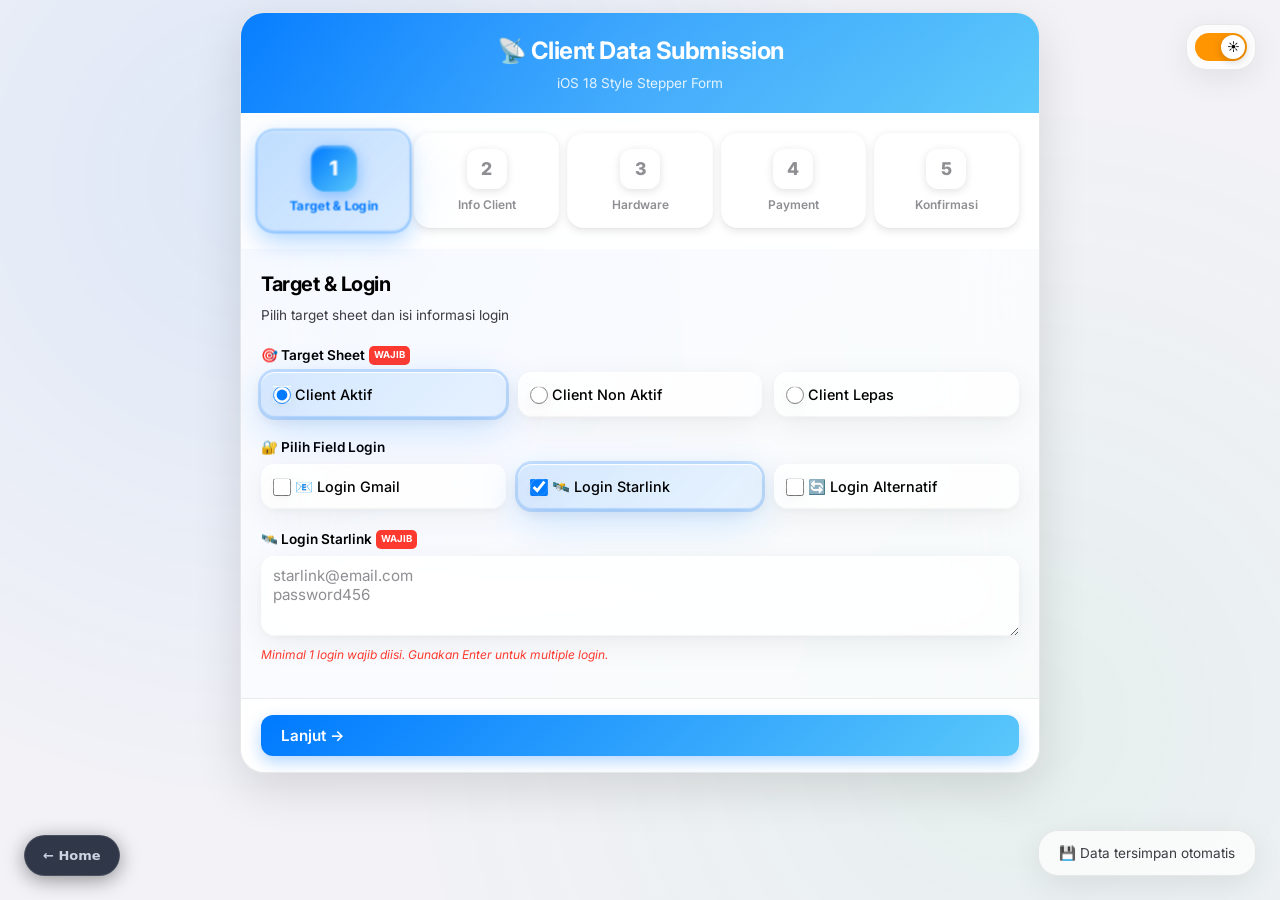
==== commit 0230ccca: "Fix back button bug + tambah tombol Back to Home di semua halaman - index.php: tambah pageshow event" ====
--- a/add.html
+++ b/add.html
@@ -1271,11 +1271,11 @@
         // Get API URL from config
         let SCRIPT_URL;
         try {
-            SCRIPT_URL = CONFIG.CUSTOM_APIS.client || CONFIG.API_URL;
+            SCRIPT_URL = CONFIG.API_URL;
             console.log('✅ Using API URL from config:', SCRIPT_URL);
         } catch (configError) {
-            SCRIPT_URL = 'https://script.google.com/macros/s/YOUR_SCRIPT_ID/exec';
-            console.warn('⚠️ Config not found, using fallback URL.');
+            SCRIPT_URL = '';
+            console.warn('⚠️ config.js tidak ditemukan.');
         }
 
         // 📊 Stepper Functions
@@ -1921,5 +1921,13 @@
             console.log('🌓 Dark/Light mode toggle enabled (Default: Light Mode)');
         });
     </script>
+
+<!-- Back to Home -->
+<a href="/" id="backHomeBtn" style="position:fixed;bottom:24px;left:24px;z-index:9999;display:flex;align-items:center;gap:8px;padding:10px 18px;background:rgba(15,23,42,0.85);border:1px solid rgba(255,255,255,0.12);border-radius:50px;color:#cbd5e1;text-decoration:none;font-size:13px;font-weight:600;font-family:'Segoe UI',system-ui,sans-serif;backdrop-filter:blur(12px);-webkit-backdrop-filter:blur(12px);box-shadow:0 4px 20px rgba(0,0,0,0.4);transition:all 0.2s ease;">&#8592; Home</a>
+<script>
+var _b=document.getElementById('backHomeBtn');
+_b.addEventListener('mouseenter',function(){this.style.background='rgba(59,130,246,0.25)';this.style.borderColor='rgba(59,130,246,0.5)';this.style.color='#fff';});
+_b.addEventListener('mouseleave',function(){this.style.background='rgba(15,23,42,0.85)';this.style.borderColor='rgba(255,255,255,0.12)';this.style.color='#cbd5e1';});
+</script>
 </body>
 </html>
